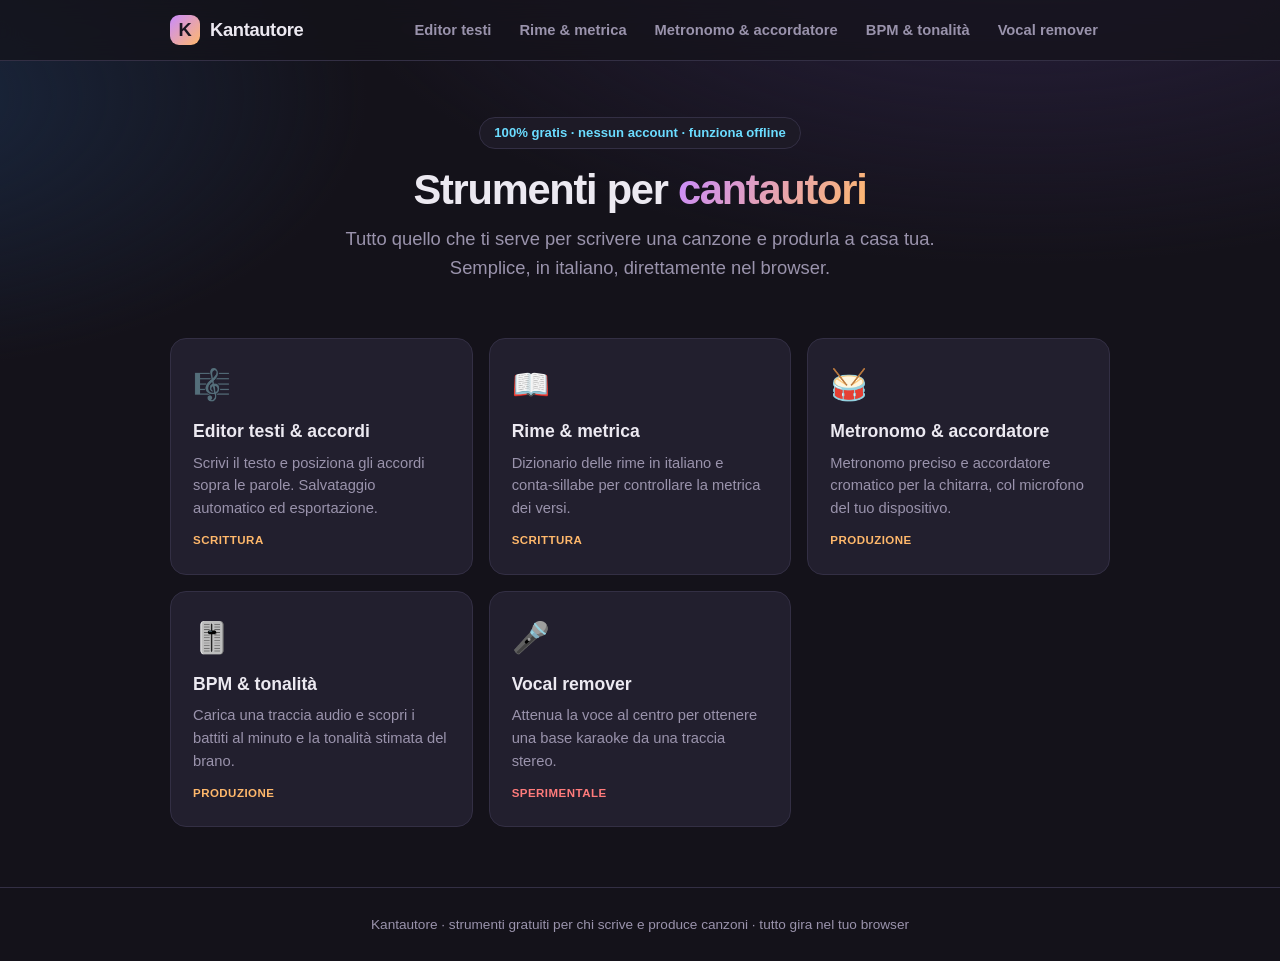
==== index.html @ 7883e2bc "Primo rilascio di Kantautore: portale statico di strumenti per cantautori Cinque strumenti, tutti la" ====
<!DOCTYPE html>
<html lang="it">
<head>
  <meta charset="UTF-8">
  <meta name="viewport" content="width=device-width, initial-scale=1.0">
  <title>Kantautore · strumenti gratuiti per cantautori</title>
  <meta name="description" content="Strumenti semplici e gratuiti per scrivere canzoni e produrre in casa: editor testi con accordi, dizionario delle rime, metrica, metronomo, accordatore, BPM e tonalità.">
  <link rel="stylesheet" href="css/style.css">
</head>
<body>
  <main class="wrap">
    <section class="hero">
      <span class="free-badge">100% gratis · nessun account · funziona offline</span>
      <h1>Strumenti per <span class="grad">cantautori</span></h1>
      <p>Tutto quello che ti serve per scrivere una canzone e produrla a casa tua. Semplice, in italiano, direttamente nel browser.</p>
    </section>

    <section class="grid">
      <a class="tool-card" href="tools/editor.html">
        <div class="ico">🎼</div>
        <h3>Editor testi & accordi</h3>
        <p>Scrivi il testo e posiziona gli accordi sopra le parole. Salvataggio automatico ed esportazione.</p>
        <span class="tag">Scrittura</span>
      </a>
      <a class="tool-card" href="tools/rime.html">
        <div class="ico">📖</div>
        <h3>Rime & metrica</h3>
        <p>Dizionario delle rime in italiano e conta-sillabe per controllare la metrica dei versi.</p>
        <span class="tag">Scrittura</span>
      </a>
      <a class="tool-card" href="tools/metronomo.html">
        <div class="ico">🥁</div>
        <h3>Metronomo & accordatore</h3>
        <p>Metronomo preciso e accordatore cromatico per la chitarra, col microfono del tuo dispositivo.</p>
        <span class="tag">Produzione</span>
      </a>
      <a class="tool-card" href="tools/bpm-key.html">
        <div class="ico">🎚️</div>
        <h3>BPM & tonalità</h3>
        <p>Carica una traccia audio e scopri i battiti al minuto e la tonalità stimata del brano.</p>
        <span class="tag">Produzione</span>
      </a>
      <a class="tool-card" href="tools/vocal-remover.html">
        <div class="ico">🎤</div>
        <h3>Vocal remover</h3>
        <p>Attenua la voce al centro per ottenere una base karaoke da una traccia stereo.</p>
        <span class="tag exp">Sperimentale</span>
      </a>
    </section>
  </main>

  <script src="js/common.js"></script>
</body>
</html>
---- css/style.css ----
:root {
  --bg: #14121a;
  --bg-soft: #1d1a26;
  --card: #221f2e;
  --card-hover: #2a2638;
  --border: #332f44;
  --text: #ece9f1;
  --muted: #9a93ac;
  --accent: #c98bff;
  --accent-2: #ffb86b;
  --accent-3: #6bdcff;
  --good: #7ee787;
  --bad: #ff7b7b;
  --radius: 16px;
  --maxw: 980px;
  font-synthesis: none;
}

* { box-sizing: border-box; }

html, body {
  margin: 0;
  padding: 0;
  background: radial-gradient(1200px 600px at 80% -10%, #2a2140 0%, transparent 60%),
              radial-gradient(900px 500px at -10% 10%, #1a2840 0%, transparent 55%),
              var(--bg);
  color: var(--text);
  font-family: -apple-system, BlinkMacSystemFont, "Segoe UI", Inter, Roboto, sans-serif;
  line-height: 1.55;
  min-height: 100vh;
}

a { color: var(--accent); text-decoration: none; }
a:hover { text-decoration: underline; }

.wrap { max-width: var(--maxw); margin: 0 auto; padding: 0 20px; }

/* Header */
.site-header {
  position: sticky; top: 0; z-index: 50;
  backdrop-filter: blur(12px);
  background: rgba(20,18,26,.72);
  border-bottom: 1px solid var(--border);
}
.site-header .wrap {
  display: flex; align-items: center; gap: 18px;
  height: 60px;
}
.brand {
  display: flex; align-items: center; gap: 10px;
  font-weight: 800; font-size: 1.15rem; letter-spacing: -.02em;
  color: var(--text);
}
.brand:hover { text-decoration: none; }
.brand .logo {
  width: 30px; height: 30px; display: grid; place-items: center;
  background: linear-gradient(135deg, var(--accent), var(--accent-2));
  border-radius: 9px; color: #1a1622; font-weight: 900;
}
.nav { display: flex; gap: 4px; margin-left: auto; flex-wrap: wrap; }
.nav a {
  color: var(--muted); padding: 7px 12px; border-radius: 10px;
  font-size: .92rem; font-weight: 600;
}
.nav a:hover { background: var(--card); color: var(--text); text-decoration: none; }
.nav a.active { color: var(--text); background: var(--card); }

/* Hero */
.hero { padding: 56px 0 28px; text-align: center; }
.hero h1 { font-size: 2.6rem; margin: 0 0 12px; letter-spacing: -.03em; line-height: 1.1; }
.hero h1 .grad {
  background: linear-gradient(120deg, var(--accent), var(--accent-2));
  -webkit-background-clip: text; background-clip: text; color: transparent;
}
.hero p { color: var(--muted); font-size: 1.15rem; max-width: 620px; margin: 0 auto; }
.hero .free-badge {
  display: inline-block; margin-bottom: 18px; padding: 5px 14px;
  border: 1px solid var(--border); border-radius: 999px;
  font-size: .82rem; color: var(--accent-3); font-weight: 600;
  background: var(--bg-soft);
}

/* Tool grid */
.grid { display: grid; grid-template-columns: repeat(auto-fill, minmax(240px, 1fr)); gap: 16px; margin: 28px 0 60px; }
.tool-card {
  display: block; background: var(--card); border: 1px solid var(--border);
  border-radius: var(--radius); padding: 22px; transition: .18s ease;
  color: var(--text);
}
.tool-card:hover { background: var(--card-hover); border-color: var(--accent); transform: translateY(-3px); text-decoration: none; }
.tool-card .ico { font-size: 1.9rem; margin-bottom: 10px; }
.tool-card h3 { margin: 0 0 6px; font-size: 1.1rem; }
.tool-card p { margin: 0; color: var(--muted); font-size: .92rem; }
.tool-card .tag {
  display: inline-block; margin-top: 12px; font-size: .72rem; font-weight: 700;
  text-transform: uppercase; letter-spacing: .04em; color: var(--accent-2);
}
.tool-card .tag.exp { color: var(--bad); }

/* Page heading */
.page-head { padding: 34px 0 14px; }
.page-head h1 { font-size: 1.9rem; margin: 0 0 6px; letter-spacing: -.02em; }
.page-head p { color: var(--muted); margin: 0; }
.page-head .back { font-size: .9rem; color: var(--muted); font-weight: 600; }

/* Cards / panels */
.panel {
  background: var(--card); border: 1px solid var(--border);
  border-radius: var(--radius); padding: 22px; margin-bottom: 18px;
}
.panel h2 { margin-top: 0; font-size: 1.15rem; }

/* Controls */
.btn {
  display: inline-flex; align-items: center; gap: 8px; cursor: pointer;
  background: var(--accent); color: #1a1622; border: none;
  font-weight: 700; font-size: .95rem; padding: 10px 18px; border-radius: 11px;
  transition: .15s; font-family: inherit;
}
.btn:hover { filter: brightness(1.08); }
.btn:active { transform: translateY(1px); }
.btn.secondary { background: var(--card-hover); color: var(--text); border: 1px solid var(--border); }
.btn.ghost { background: transparent; color: var(--muted); border: 1px solid var(--border); }
.btn:disabled { opacity: .45; cursor: not-allowed; }

input[type=text], input[type=number], textarea, select {
  background: var(--bg-soft); border: 1px solid var(--border); color: var(--text);
  border-radius: 11px; padding: 10px 13px; font-family: inherit; font-size: 1rem;
  width: 100%;
}
input:focus, textarea:focus, select:focus { outline: none; border-color: var(--accent); }
label { font-size: .85rem; color: var(--muted); font-weight: 600; display: block; margin-bottom: 6px; }
.row { display: flex; gap: 12px; flex-wrap: wrap; align-items: flex-end; }
.row > * { flex: 1; min-width: 0; }
.row .grow0 { flex: 0; }

.muted { color: var(--muted); }
.mono { font-family: "SF Mono", ui-monospace, Menlo, Consolas, monospace; }
.pill { display: inline-block; padding: 3px 10px; border-radius: 999px; background: var(--bg-soft); border: 1px solid var(--border); font-size: .82rem; }

footer.site-footer { border-top: 1px solid var(--border); color: var(--muted); padding: 26px 0; text-align: center; font-size: .85rem; margin-top: 40px; }

@media (max-width: 560px) {
  .hero h1 { font-size: 2rem; }
  .nav { display: none; }
}
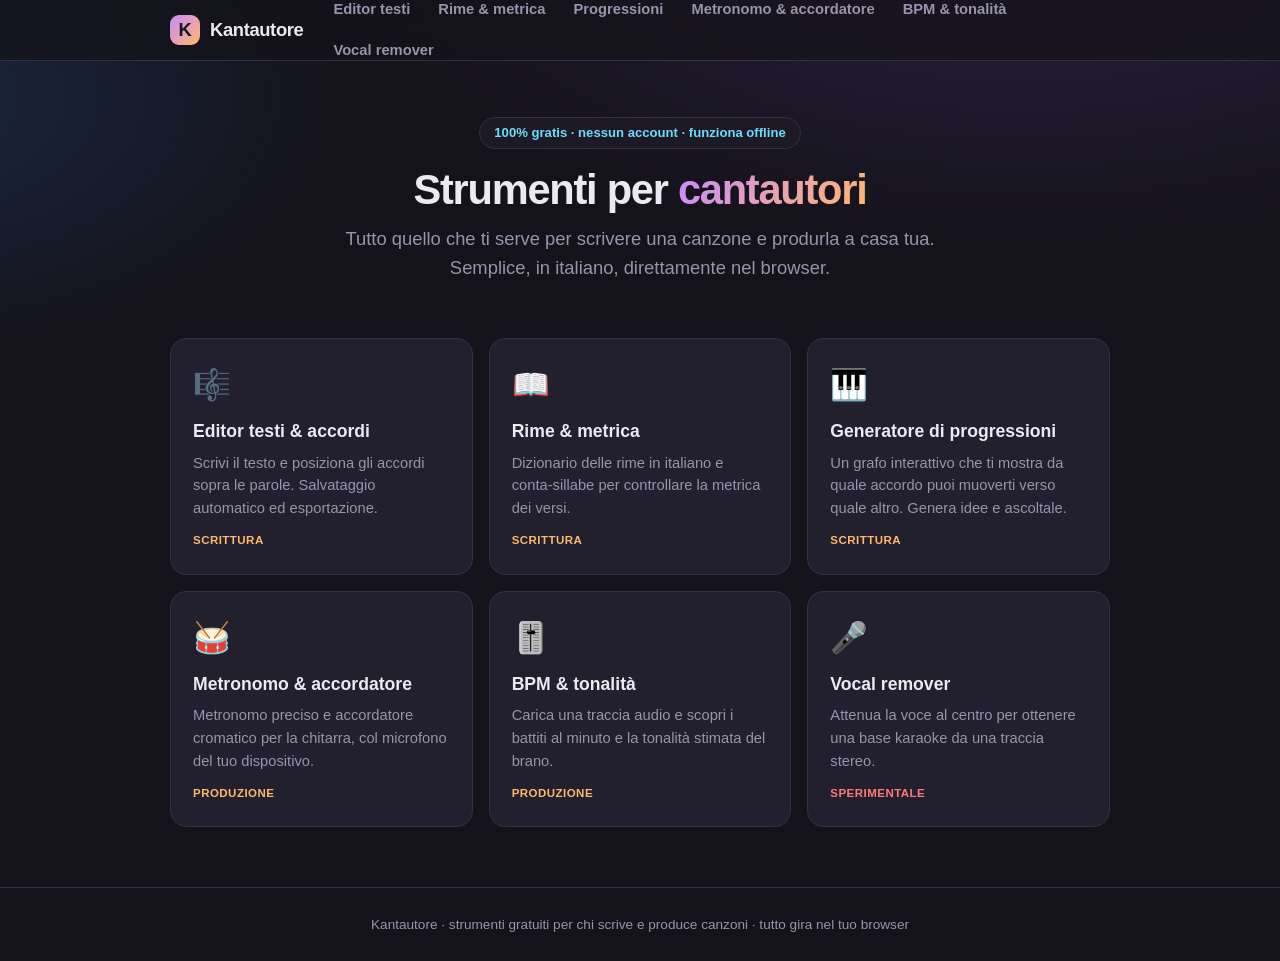
==== commit 8ecb476c: "Aggiunge il generatore di progressioni con grafo dei movimenti - Grafo interattivo dell'armonia funz" ====
--- a/index.html
+++ b/index.html
@@ -28,6 +28,12 @@
         <p>Dizionario delle rime in italiano e conta-sillabe per controllare la metrica dei versi.</p>
         <span class="tag">Scrittura</span>
       </a>
+      <a class="tool-card" href="tools/accordi.html">
+        <div class="ico">🎹</div>
+        <h3>Generatore di progressioni</h3>
+        <p>Un grafo interattivo che ti mostra da quale accordo puoi muoverti verso quale altro. Genera idee e ascoltale.</p>
+        <span class="tag">Scrittura</span>
+      </a>
       <a class="tool-card" href="tools/metronomo.html">
         <div class="ico">🥁</div>
         <h3>Metronomo & accordatore</h3>
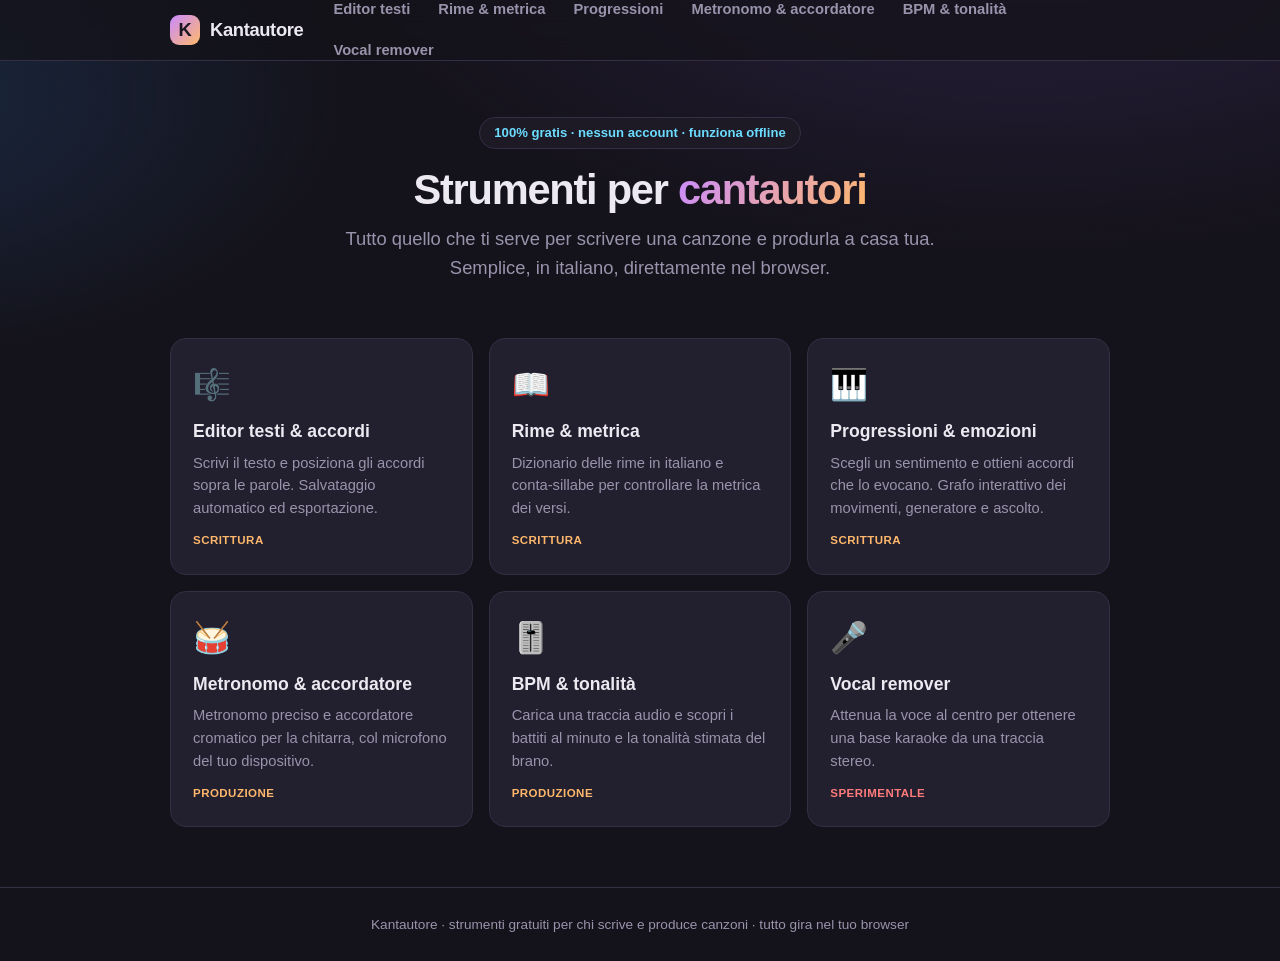
==== commit 90826d83: "Lega le progressioni alle emozioni umane - 11 emozioni (malinconia, nostalgia, speranza, gioia, sere" ====
--- a/index.html
+++ b/index.html
@@ -30,8 +30,8 @@
       </a>
       <a class="tool-card" href="tools/accordi.html">
         <div class="ico">🎹</div>
-        <h3>Generatore di progressioni</h3>
-        <p>Un grafo interattivo che ti mostra da quale accordo puoi muoverti verso quale altro. Genera idee e ascoltale.</p>
+        <h3>Progressioni & emozioni</h3>
+        <p>Scegli un sentimento e ottieni accordi che lo evocano. Grafo interattivo dei movimenti, generatore e ascolto.</p>
         <span class="tag">Scrittura</span>
       </a>
       <a class="tool-card" href="tools/metronomo.html">
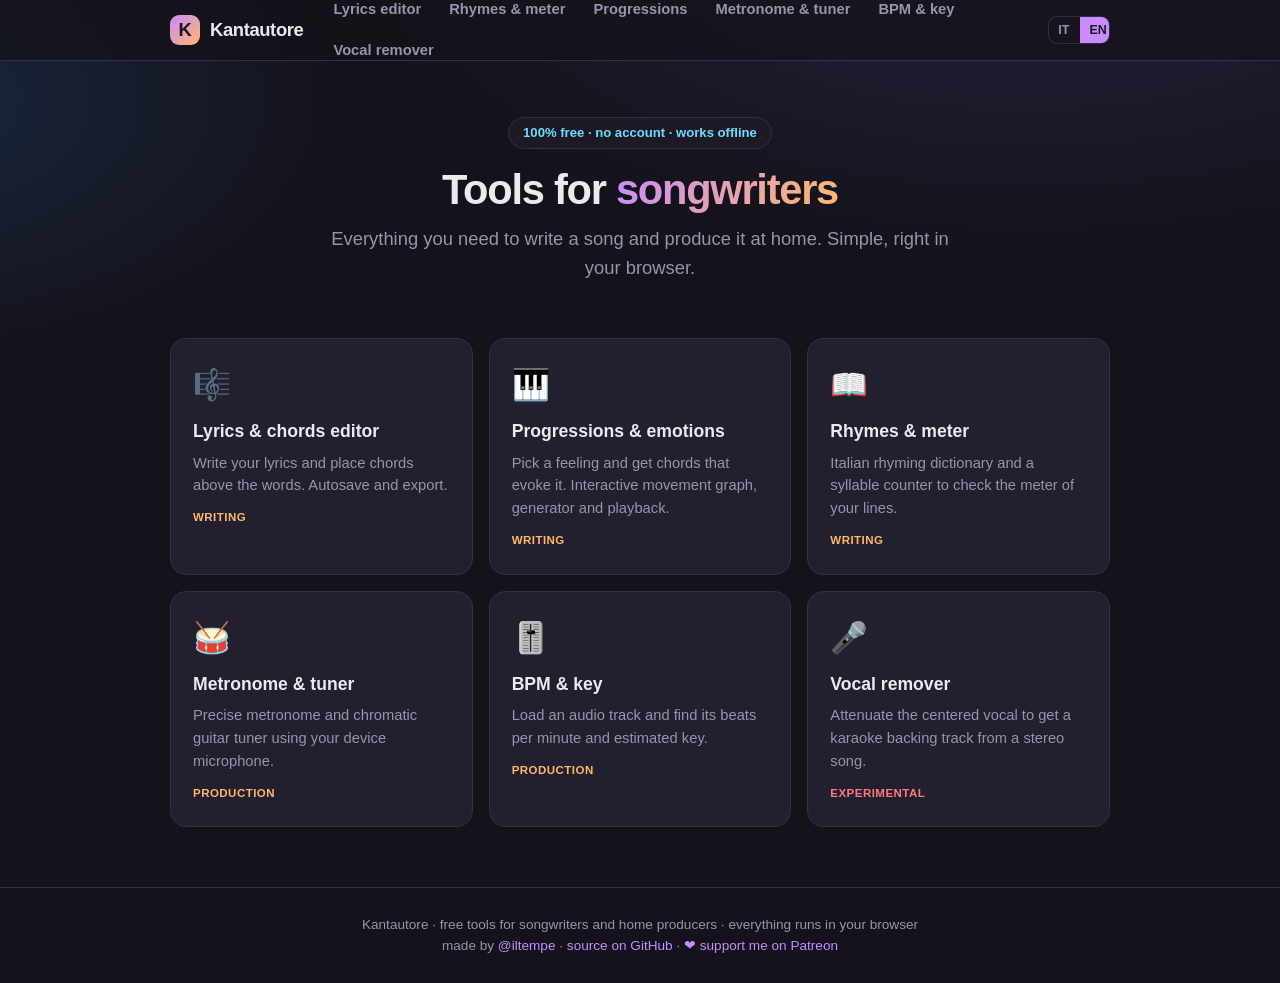
==== commit 20c1dd0c: "Versione bilingue IT/EN e link Patreon - Sistema di traduzione leggero (js/i18n.js) con tutti i test" ====
--- a/index.html
+++ b/index.html
@@ -10,51 +10,52 @@
 <body>
   <main class="wrap">
     <section class="hero">
-      <span class="free-badge">100% gratis · nessun account · funziona offline</span>
-      <h1>Strumenti per <span class="grad">cantautori</span></h1>
-      <p>Tutto quello che ti serve per scrivere una canzone e produrla a casa tua. Semplice, in italiano, direttamente nel browser.</p>
+      <span class="free-badge" data-i18n="home.badge"></span>
+      <h1 data-i18n-html="home.title"></h1>
+      <p data-i18n="home.sub"></p>
     </section>
 
     <section class="grid">
       <a class="tool-card" href="tools/editor.html">
         <div class="ico">🎼</div>
-        <h3>Editor testi & accordi</h3>
-        <p>Scrivi il testo e posiziona gli accordi sopra le parole. Salvataggio automatico ed esportazione.</p>
-        <span class="tag">Scrittura</span>
+        <h3 data-i18n="home.editorT"></h3>
+        <p data-i18n="home.editorD"></p>
+        <span class="tag" data-i18n="home.tagWrite"></span>
+      </a>
+      <a class="tool-card" href="tools/accordi.html">
+        <div class="ico">🎹</div>
+        <h3 data-i18n="home.accordiT"></h3>
+        <p data-i18n="home.accordiD"></p>
+        <span class="tag" data-i18n="home.tagWrite"></span>
       </a>
       <a class="tool-card" href="tools/rime.html">
         <div class="ico">📖</div>
-        <h3>Rime & metrica</h3>
-        <p>Dizionario delle rime in italiano e conta-sillabe per controllare la metrica dei versi.</p>
-        <span class="tag">Scrittura</span>
-      </a>
-      <a class="tool-card" href="tools/accordi.html">
-        <div class="ico">🎹</div>
-        <h3>Progressioni & emozioni</h3>
-        <p>Scegli un sentimento e ottieni accordi che lo evocano. Grafo interattivo dei movimenti, generatore e ascolto.</p>
-        <span class="tag">Scrittura</span>
+        <h3 data-i18n="home.rimeT"></h3>
+        <p data-i18n="home.rimeD"></p>
+        <span class="tag" data-i18n="home.tagWrite"></span>
       </a>
       <a class="tool-card" href="tools/metronomo.html">
         <div class="ico">🥁</div>
-        <h3>Metronomo & accordatore</h3>
-        <p>Metronomo preciso e accordatore cromatico per la chitarra, col microfono del tuo dispositivo.</p>
-        <span class="tag">Produzione</span>
+        <h3 data-i18n="home.metroT"></h3>
+        <p data-i18n="home.metroD"></p>
+        <span class="tag" data-i18n="home.tagProd"></span>
       </a>
       <a class="tool-card" href="tools/bpm-key.html">
         <div class="ico">🎚️</div>
-        <h3>BPM & tonalità</h3>
-        <p>Carica una traccia audio e scopri i battiti al minuto e la tonalità stimata del brano.</p>
-        <span class="tag">Produzione</span>
+        <h3 data-i18n="home.bpmT"></h3>
+        <p data-i18n="home.bpmD"></p>
+        <span class="tag" data-i18n="home.tagProd"></span>
       </a>
       <a class="tool-card" href="tools/vocal-remover.html">
         <div class="ico">🎤</div>
-        <h3>Vocal remover</h3>
-        <p>Attenua la voce al centro per ottenere una base karaoke da una traccia stereo.</p>
-        <span class="tag exp">Sperimentale</span>
+        <h3 data-i18n="home.vocalT"></h3>
+        <p data-i18n="home.vocalD"></p>
+        <span class="tag exp" data-i18n="home.tagExp"></span>
       </a>
     </section>
   </main>
 
+  <script src="js/i18n.js"></script>
   <script src="js/common.js"></script>
 </body>
 </html>
--- a/css/style.css
+++ b/css/style.css
@@ -64,6 +64,11 @@
 }
 .nav a:hover { background: var(--card); color: var(--text); text-decoration: none; }
 .nav a.active { color: var(--text); background: var(--card); }
+.lang { display: flex; gap: 2px; margin-left: 14px; border: 1px solid var(--border); border-radius: 9px; overflow: hidden; }
+.lang button { background: transparent; border: none; color: var(--muted); cursor: pointer; font-family: inherit;
+  font-weight: 700; font-size: .78rem; padding: 6px 9px; }
+.lang button:hover { color: var(--text); background: var(--card); }
+.lang button.on { background: var(--accent); color: #1a1622; }
 
 /* Hero */
 .hero { padding: 56px 0 28px; text-align: center; }
@@ -143,4 +148,5 @@
 @media (max-width: 560px) {
   .hero h1 { font-size: 2rem; }
   .nav { display: none; }
+  .lang { margin-left: auto; }
 }
